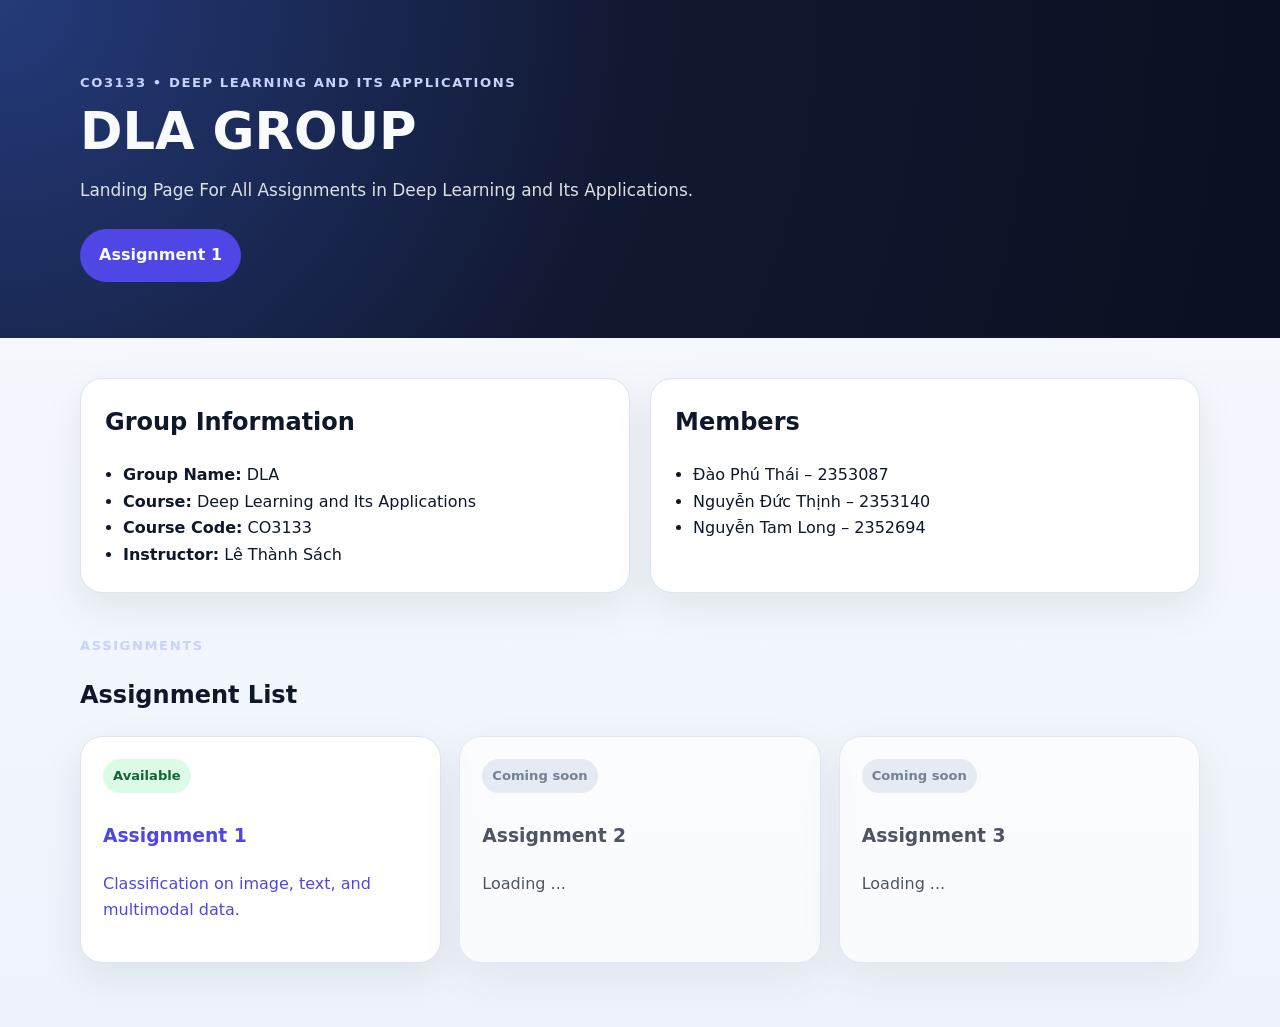
==== index.html @ 14e42d6f "landing page" ====
<!DOCTYPE html>
<html lang="vi">
<head>
  <meta charset="UTF-8" />
  <meta name="viewport" content="width=device-width, initial-scale=1.0" />
  <title>Group Landing Page | Deep Learning and Its Applications</title>
  <link rel="stylesheet" href="styles/style.css" />
</head>
<body>
  <header class="hero">
    <div class="container">
      <p class="eyebrow">CO3133 • Deep Learning and Its Applications</p>
      <h1>DLA GROUP</h1>
      <p class="hero-text">
        Landing Page For All Assignments in Deep Learning and Its Applications.
      </p>
      <div class="hero-actions">
        <a class="btn primary" href="assignments/assignment1.html">Assignment 1</a>
      </div>
    </div>
  </header>

  <main class="container section-gap">
    <section class="grid-2">
      <article class="card">
        <h2>Group Information</h2>
        <ul class="clean-list">
          <li><strong>Group Name:</strong> DLA</li>
          <li><strong>Course:</strong> Deep Learning and Its Applications</li>
          <li><strong>Course Code:</strong> CO3133</li>
          <li><strong>Instructor:</strong> Lê Thành Sách</li>
        </ul>
      </article>

      <article class="card">
        <h2>Members</h2>
        <ul class="clean-list">
          <li>Đào Phú Thái – 2353087</li>
          <li>Nguyễn Đức Thịnh – 2353140</li>
          <li>Nguyễn Tam Long – 2352694</li>
        </ul>
      </article>
    </section>

    <section>
      <div class="section-heading">
        <p class="eyebrow">Assignments</p>
        <h2>Assignment List</h2>
      </div>

      <div class="assignment-grid">
        <a class="assignment-card" href="assignments/assignment1.html">
          <span class="badge">Available</span>
          <h3>Assignment 1</h3>
          <p>Classification on image, text, and multimodal data.</p>
        </a>

        <div class="assignment-card muted">
          <span class="badge muted-badge">Coming soon</span>
          <h3>Assignment 2</h3>
          <p>Loading ...</p>
        </div>

        <div class="assignment-card muted">
          <span class="badge muted-badge">Coming soon</span>
          <h3>Assignment 3</h3>
          <p>Loading ...</p>
        </div>
      </div>
    </section>
  </main>
</body>
</html>
---- styles/style.css ----
:root {
  --bg: #0b1020;
  --surface: #111831;
  --surface-soft: #182243;
  --card: #ffffff;
  --text: #0f172a;
  --text-soft: #475569;
  --white: #f8fafc;
  --primary: #4f46e5;
  --primary-soft: #e0e7ff;
  --border: #dbe4f0;
  --shadow: 0 14px 40px rgba(15, 23, 42, 0.08);
}

* { box-sizing: border-box; }
html { scroll-behavior: smooth; }
body {
  margin: 0;
  font-family: Inter, ui-sans-serif, system-ui, -apple-system, BlinkMacSystemFont, "Segoe UI", sans-serif;
  background: linear-gradient(180deg, #f8fbff 0%, #eef3fb 100%);
  color: var(--text);
  line-height: 1.65;
}

a {
  color: var(--primary);
  text-decoration: none;
}

a:hover { text-decoration: underline; }

.container {
  width: min(1120px, calc(100% - 32px));
  margin: 0 auto;
}

.hero,
.sub-hero {
  background: radial-gradient(circle at top left, #243b7b 0%, #111831 48%, #0b1020 100%);
  color: var(--white);
  padding: 72px 0 56px;
}

.hero h1,
.sub-hero h1 {
  margin: 8px 0 14px;
  font-size: clamp(2rem, 4vw, 3.4rem);
  line-height: 1.15;
}

.hero-text {
  max-width: 760px;
  font-size: 1.06rem;
  color: rgba(248, 250, 252, 0.88);
}

.eyebrow {
  margin: 0;
  text-transform: uppercase;
  letter-spacing: 0.12em;
  font-size: 0.82rem;
  font-weight: 700;
  color: #c7d2fe;
}

.hero-actions {
  display: flex;
  flex-wrap: wrap;
  gap: 12px;
  margin-top: 24px;
}

.btn {
  display: inline-flex;
  align-items: center;
  justify-content: center;
  padding: 12px 18px;
  border-radius: 999px;
  border: 1px solid rgba(255,255,255,0.2);
  color: var(--white);
  text-decoration: none;
  font-weight: 600;
}

.btn.primary {
  background: var(--primary);
  border-color: var(--primary);
}

.section-gap {
  padding: 40px 0 64px;
}

.grid-2 {
  display: grid;
  grid-template-columns: repeat(2, minmax(0, 1fr));
  gap: 20px;
}

.card {
  background: var(--card);
  border: 1px solid var(--border);
  border-radius: 22px;
  padding: 24px;
  box-shadow: var(--shadow);
}

.card h2,
.card h3 {
  margin-top: 0;
}

.clean-list {
  padding-left: 18px;
  margin-bottom: 0;
}

.section-heading {
  margin: 42px 0 18px;
}

.assignment-grid {
  display: grid;
  grid-template-columns: repeat(3, minmax(0, 1fr));
  gap: 18px;
}

.assignment-card {
  display: block;
  background: var(--card);
  border: 1px solid var(--border);
  border-radius: 22px;
  padding: 22px;
  box-shadow: var(--shadow);
  transition: transform 0.18s ease, box-shadow 0.18s ease;
}

.assignment-card:hover {
  transform: translateY(-4px);
  text-decoration: none;
  box-shadow: 0 18px 48px rgba(15, 23, 42, 0.12);
}

.assignment-card.muted {
  opacity: 0.72;
}

.badge {
  display: inline-block;
  margin-bottom: 10px;
  padding: 6px 10px;
  border-radius: 999px;
  background: #dcfce7;
  color: #166534;
  font-size: 0.82rem;
  font-weight: 700;
}

.muted-badge {
  background: #e2e8f0;
  color: #475569;
}

.note-card ol {
  margin-bottom: 0;
  padding-left: 20px;
}

.back-link {
  display: inline-block;
  margin-bottom: 18px;
  color: #c7d2fe;
}

.link-list {
  display: grid;
  gap: 12px;
}

.resource-link {
  display: block;
  padding: 12px 14px;
  border-radius: 14px;
  background: var(--primary-soft);
  font-weight: 600;
}

.toc ul { columns: 2; }

.highlight-box {
  margin-top: 18px;
  padding: 14px 16px;
  border-left: 4px solid var(--primary);
  border-radius: 14px;
  background: #eef2ff;
}

.table-wrap {
  overflow-x: auto;
  margin-top: 14px;
}

table {
  width: 100%;
  border-collapse: collapse;
  min-width: 640px;
}

th, td {
  padding: 12px 14px;
  text-align: left;
  border-bottom: 1px solid var(--border);
  vertical-align: top;
}

th {
  background: #f8fafc;
  font-size: 0.94rem;
}

@media (max-width: 860px) {
  .grid-2,
  .assignment-grid {
    grid-template-columns: 1fr;
  }

  .toc ul { columns: 1; }
}
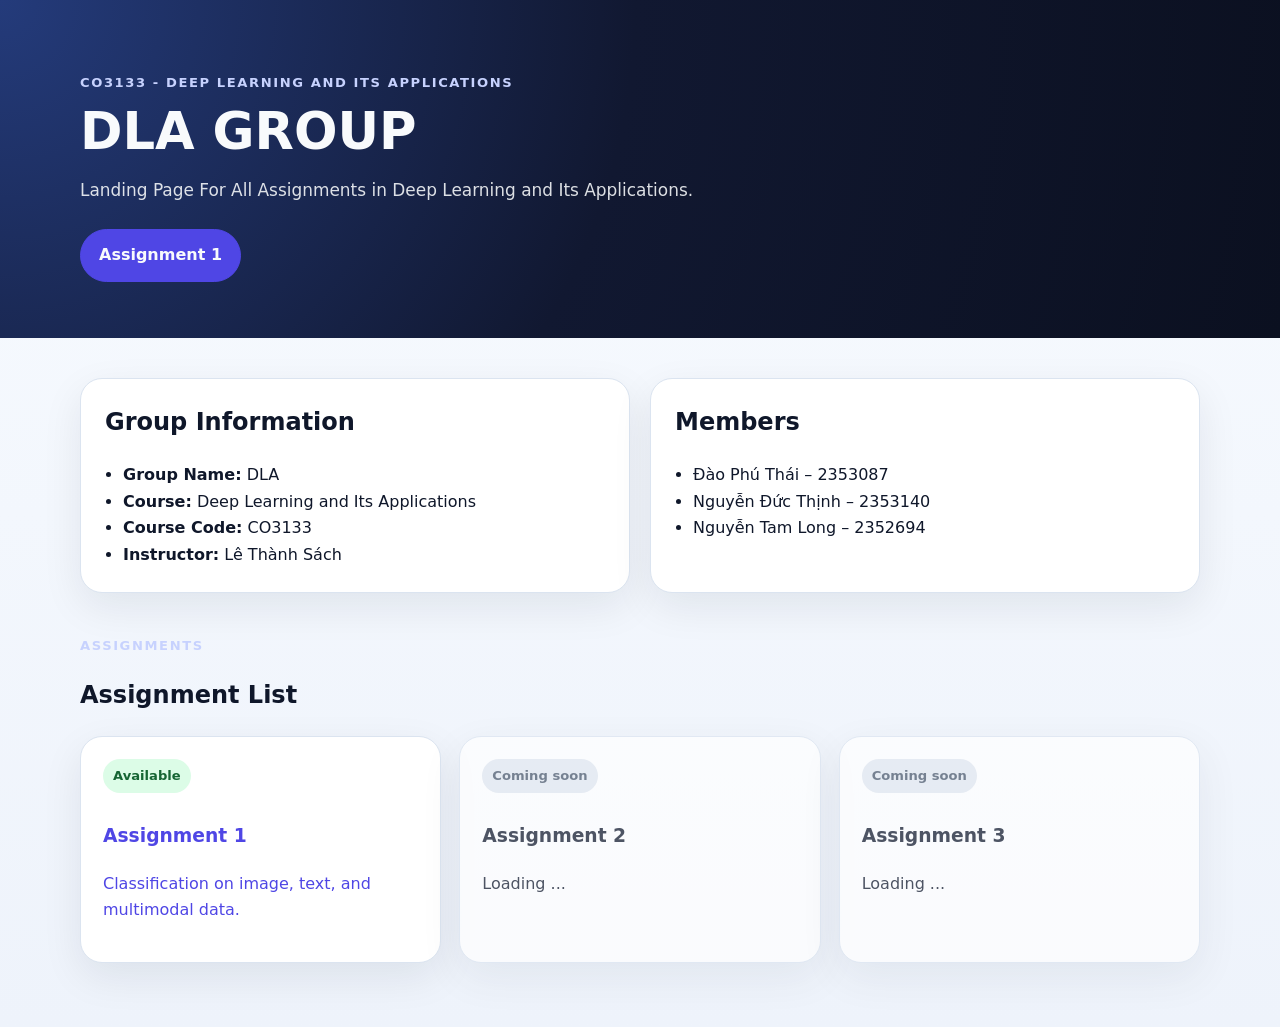
==== commit 37e4adfc: "done script" ====
--- a/index.html
+++ b/index.html
@@ -3,13 +3,13 @@
 <head>
   <meta charset="UTF-8" />
   <meta name="viewport" content="width=device-width, initial-scale=1.0" />
-  <title>Group Landing Page | Deep Learning and Its Applications</title>
+  <title>DLA Landing Page | Deep Learning and Its Applications Course</title>
   <link rel="stylesheet" href="styles/style.css" />
 </head>
 <body>
   <header class="hero">
     <div class="container">
-      <p class="eyebrow">CO3133 • Deep Learning and Its Applications</p>
+      <p class="eyebrow">CO3133 - Deep Learning and Its Applications</p>
       <h1>DLA GROUP</h1>
       <p class="hero-text">
         Landing Page For All Assignments in Deep Learning and Its Applications.
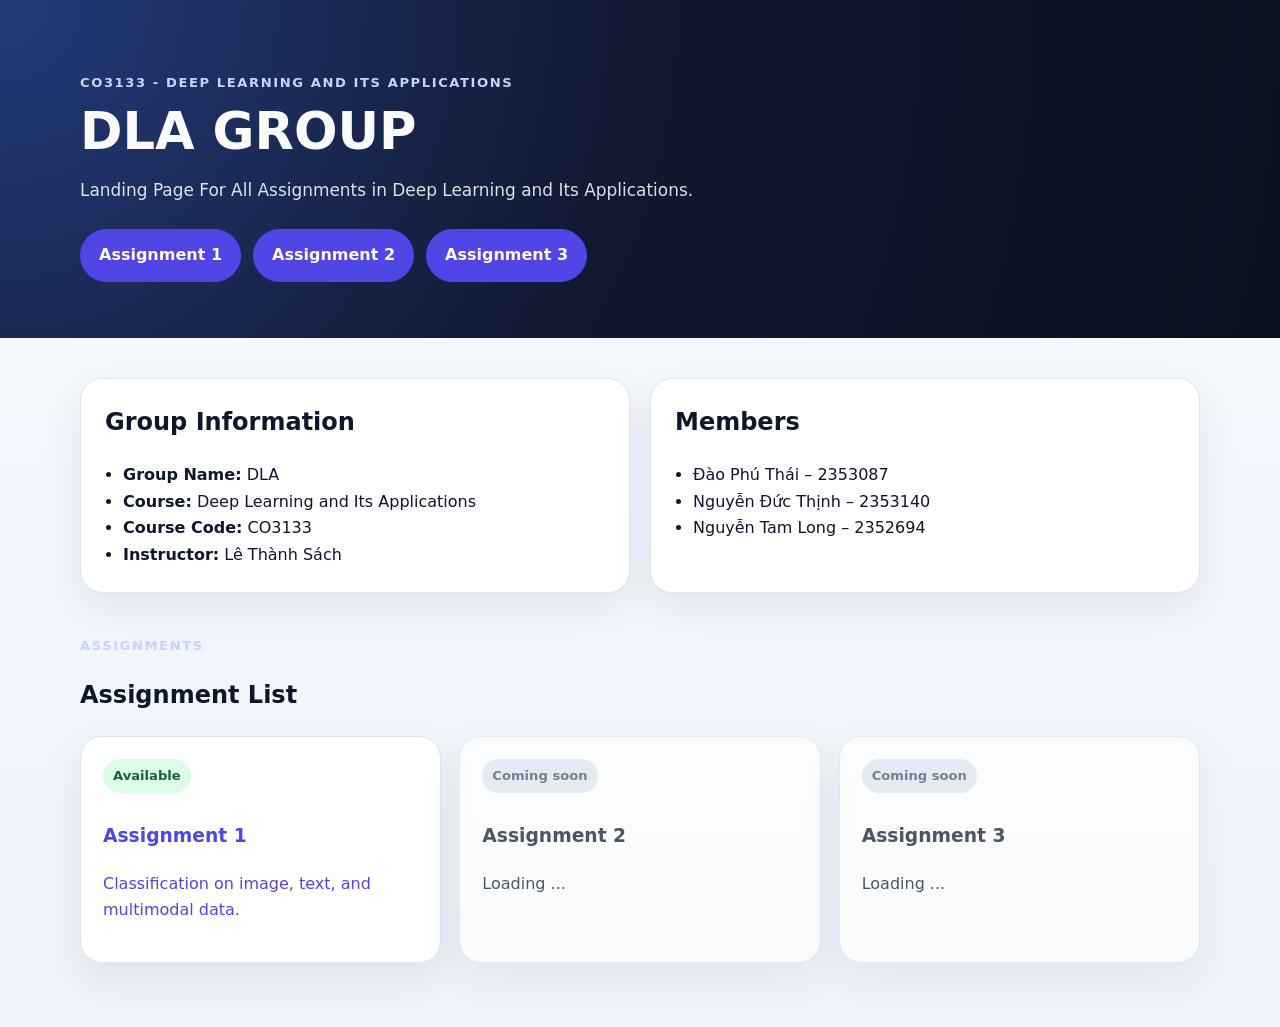
==== commit df36d0d7: "update source structure" ====
--- a/index.html
+++ b/index.html
@@ -16,6 +16,8 @@
       </p>
       <div class="hero-actions">
         <a class="btn primary" href="assignments/assignment1.html">Assignment 1</a>
+        <a class="btn primary" href="assignments/assignment2.html">Assignment 2</a>
+        <a class="btn primary" href="assignments/assignment3.html">Assignment 3</a>
       </div>
     </div>
   </header>
